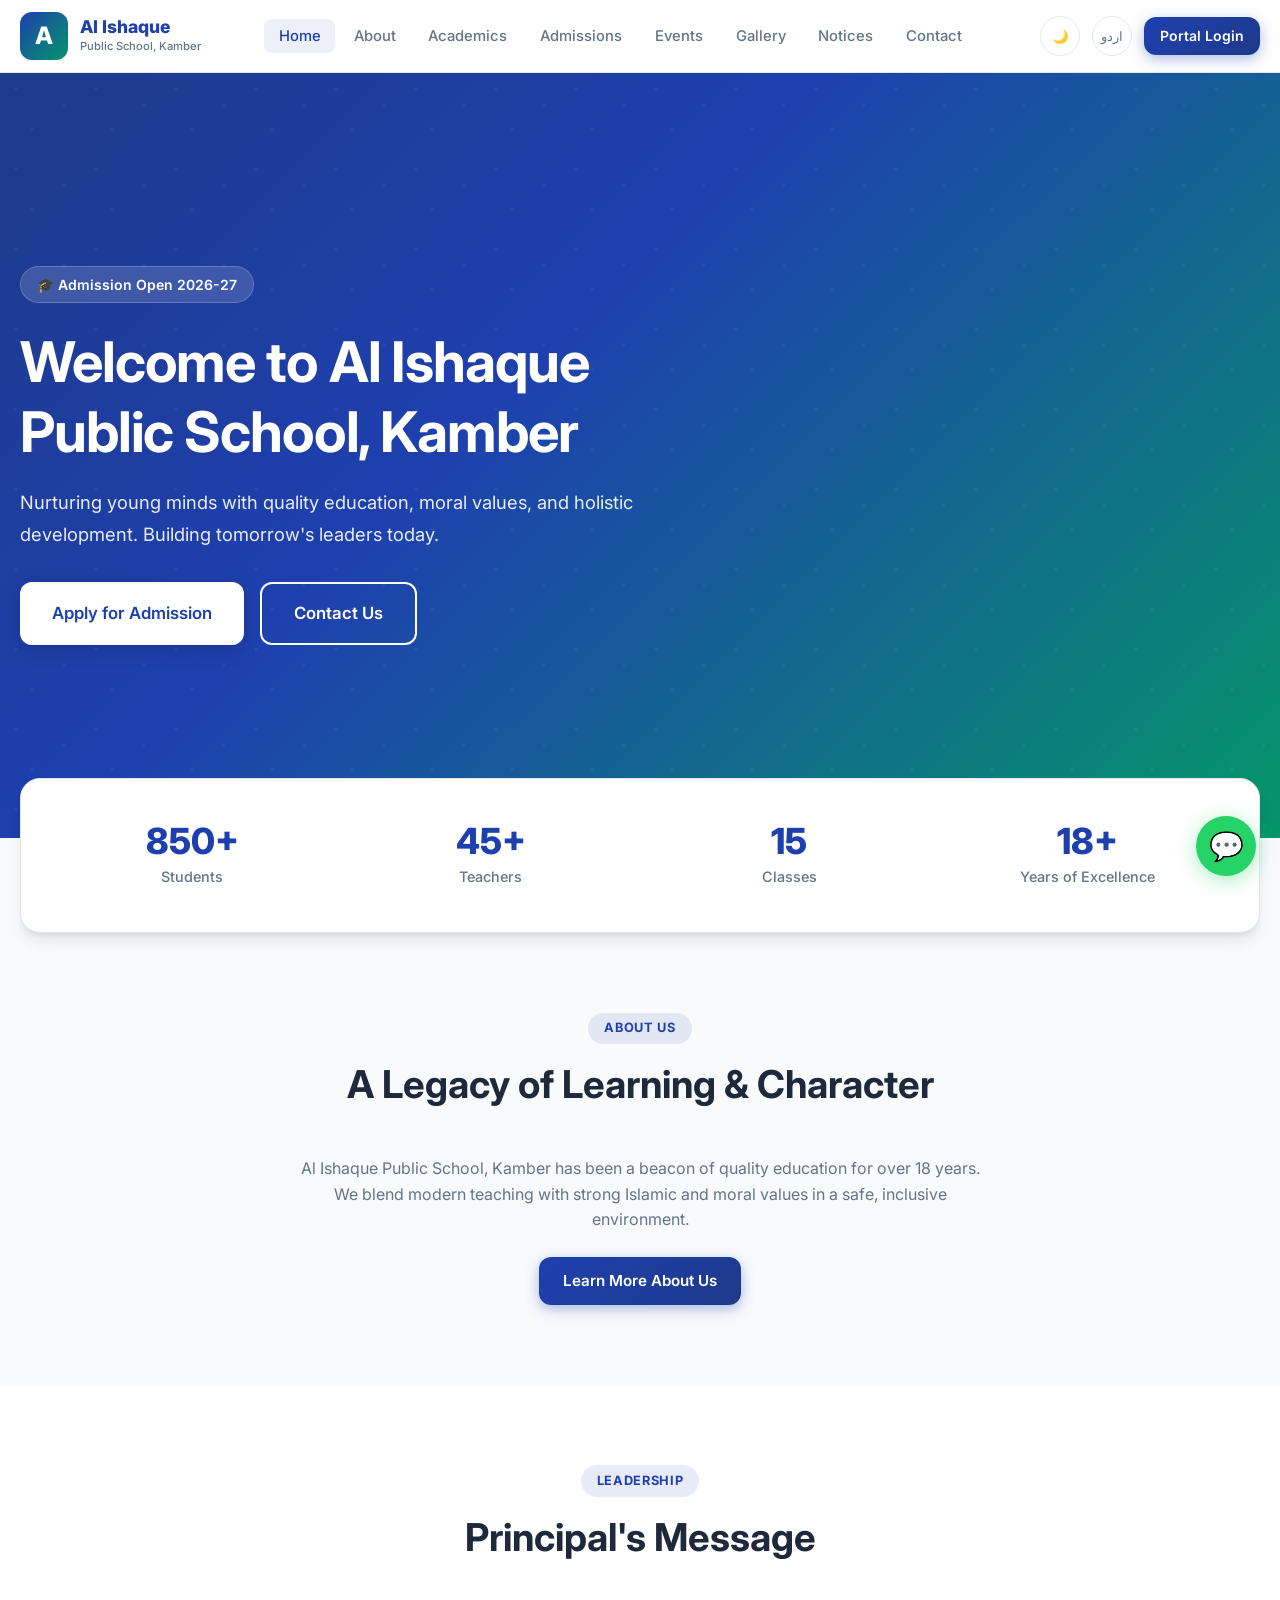
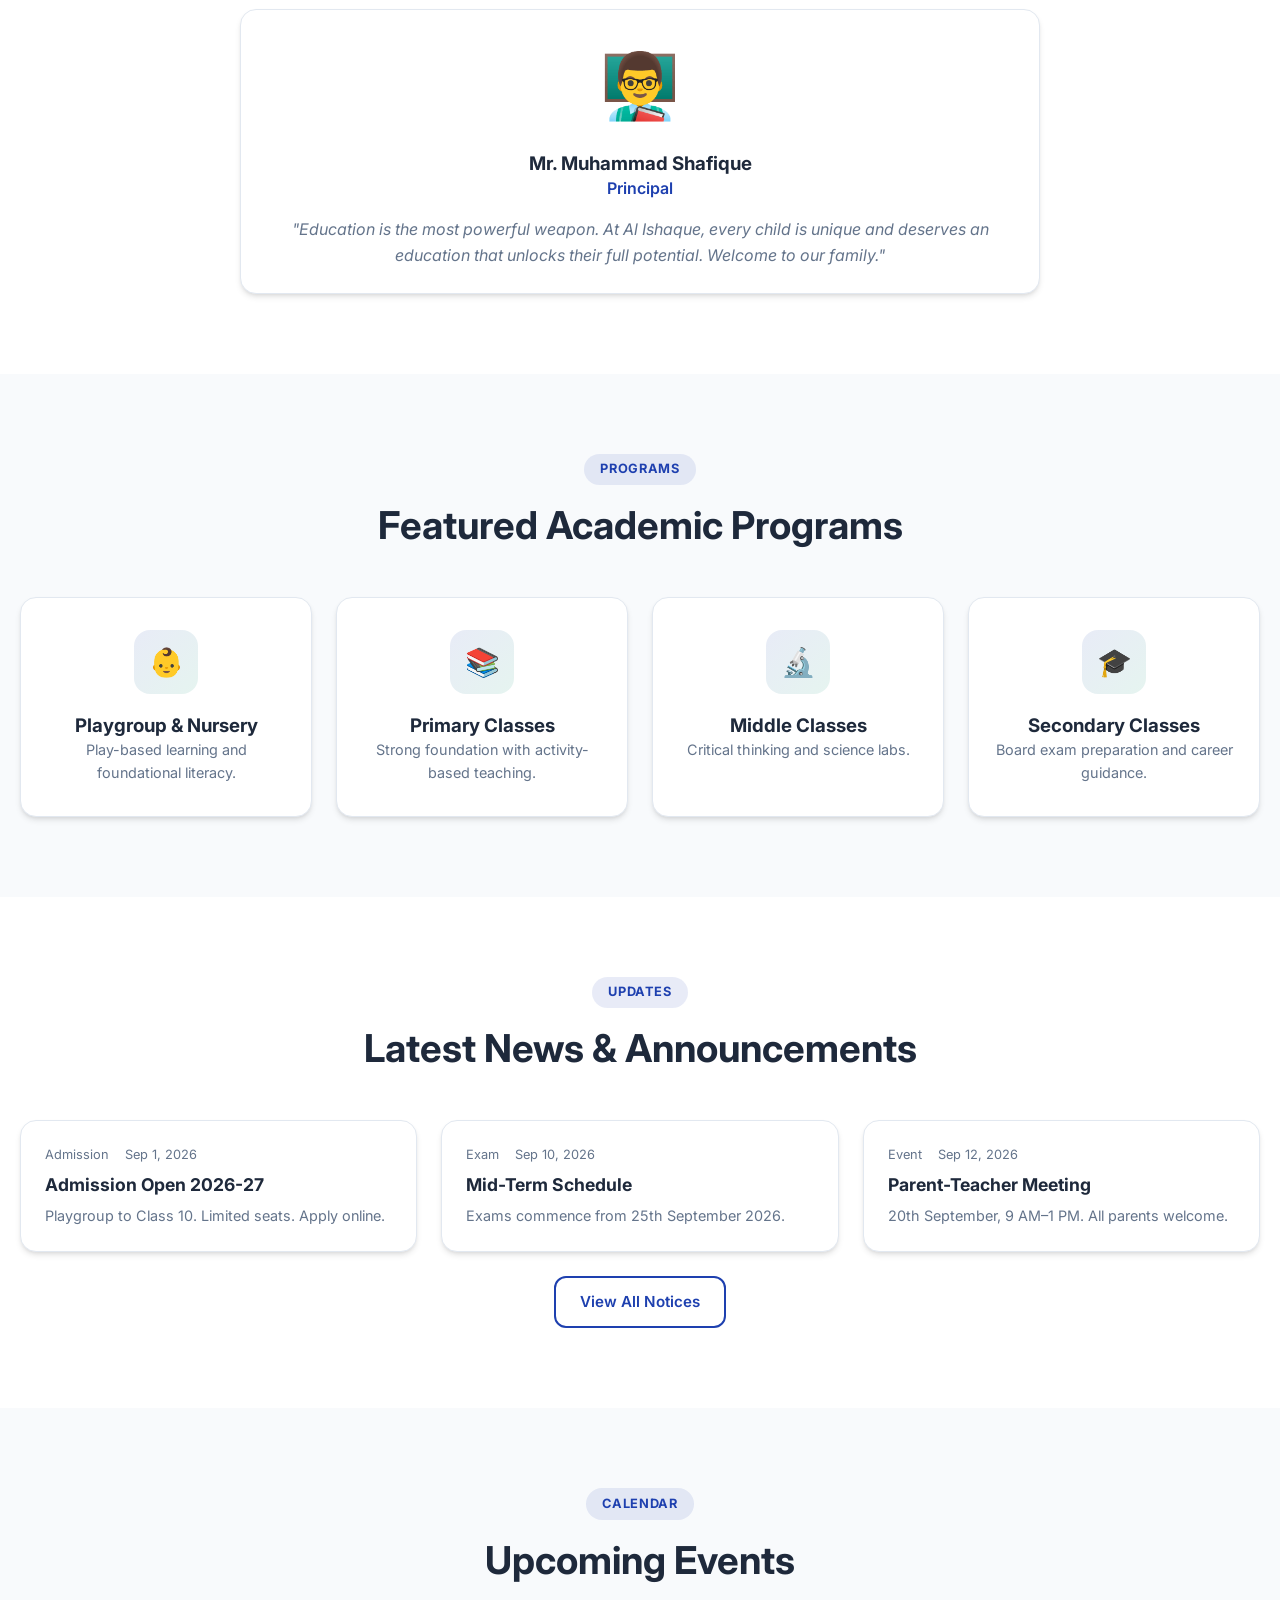
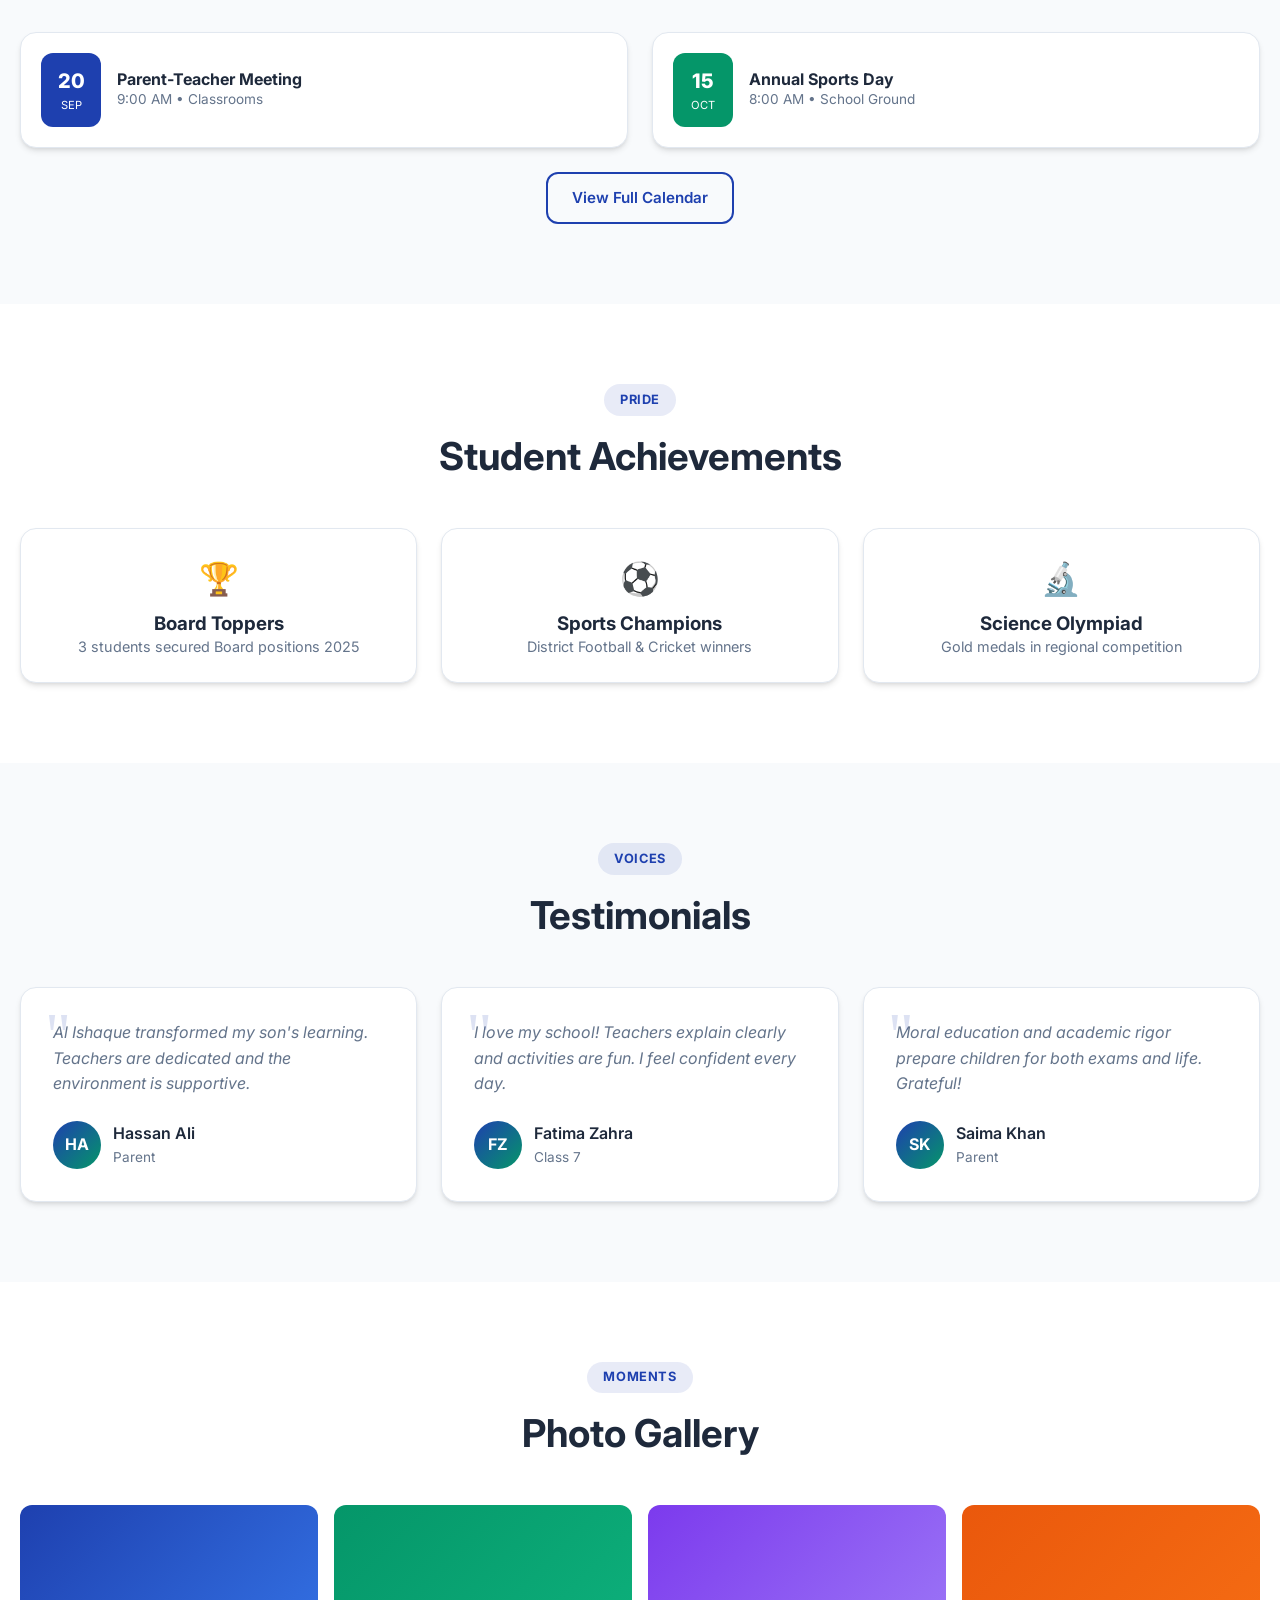
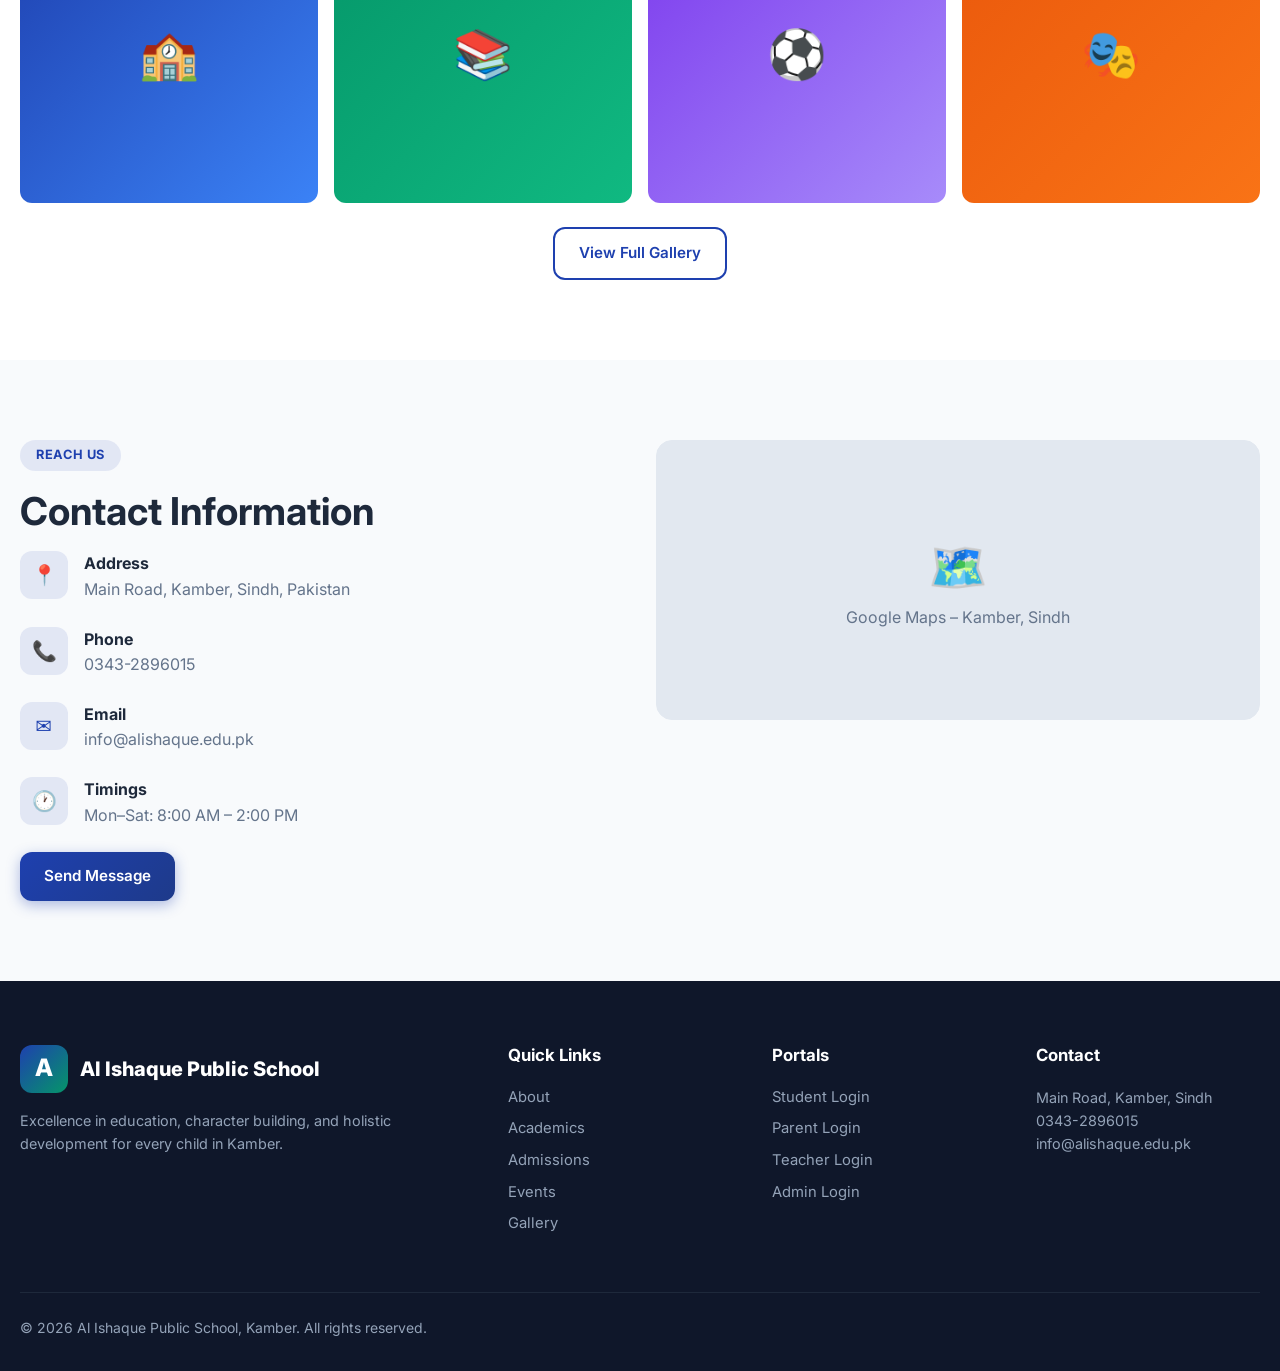
==== index.html @ c209270f "Add files via upload" ====
<!DOCTYPE html>
<html lang="en">
<head>
  <meta charset="UTF-8">
  <meta name="viewport" content="width=device-width, initial-scale=1.0">
  <title>Al Ishaque Public School, Kamber | Excellence in Education</title>
  <link href="https://fonts.googleapis.com/css2?family=Inter:wght@400;500;600;700;800&display=swap" rel="stylesheet">
  <link rel="stylesheet" href="styles.css">
</head>
<body>
  <header class="header">
    <div class="container">
      <nav class="nav">
        <a href="index.html" class="logo">
          <div class="logo-icon">A</div>
          <div>
            <div style="font-size:1.1rem;line-height:1.2">Al Ishaque</div>
            <div style="font-size:0.7rem;font-weight:500;color:var(--text-muted)">Public School, Kamber</div>
          </div>
        </a>
        <ul class="nav-links">
          <li><a href="index.html" class="active">Home</a></li>
          <li><a href="about.html">About</a></li>
          <li><a href="academics.html">Academics</a></li>
          <li><a href="admissions.html">Admissions</a></li>
          <li><a href="events.html">Events</a></li>
          <li><a href="gallery.html">Gallery</a></li>
          <li><a href="notices.html">Notices</a></li>
          <li><a href="contact.html">Contact</a></li>
        </ul>
        <div class="nav-actions">
          <button class="icon-btn theme-toggle" title="Theme">🌙</button>
          <button class="icon-btn lang-toggle" title="Language">اردو</button>
          <a href="login.html" class="btn btn-primary btn-sm">Portal Login</a>
          <div class="mobile-toggle"><span></span><span></span><span></span></div>
        </div>
      </nav>
    </div>
  </header>

  <section class="hero">
    <div class="container">
      <div class="hero-content">
        <div class="hero-badge">🎓 Admission Open 2026-27</div>
        <h1>Welcome to Al Ishaque Public School, Kamber</h1>
        <p>Nurturing young minds with quality education, moral values, and holistic development. Building tomorrow's leaders today.</p>
        <div class="hero-btns">
          <a href="admissions.html" class="btn btn-primary btn-lg">Apply for Admission</a>
          <a href="contact.html" class="btn btn-outline btn-lg">Contact Us</a>
        </div>
      </div>
    </div>
  </section>

  <section class="stats">
    <div class="container">
      <div class="stats-grid">
        <div class="stat-item"><div class="number">850+</div><div class="label">Students</div></div>
        <div class="stat-item"><div class="number">45+</div><div class="label">Teachers</div></div>
        <div class="stat-item"><div class="number">15</div><div class="label">Classes</div></div>
        <div class="stat-item"><div class="number">18+</div><div class="label">Years of Excellence</div></div>
      </div>
    </div>
  </section>

  <section class="section">
    <div class="container">
      <div class="section-header"><span class="badge">About Us</span><h2>A Legacy of Learning & Character</h2></div>
      <p style="text-align:center;max-width:700px;margin:0 auto 1.5rem;color:var(--text-muted)">Al Ishaque Public School, Kamber has been a beacon of quality education for over 18 years. We blend modern teaching with strong Islamic and moral values in a safe, inclusive environment.</p>
      <div style="text-align:center"><a href="about.html" class="btn btn-primary">Learn More About Us</a></div>
    </div>
  </section>

  <section class="section" style="background:var(--card)">
    <div class="container">
      <div class="section-header"><span class="badge">Leadership</span><h2>Principal's Message</h2></div>
      <div class="card" style="max-width:800px;margin:0 auto">
        <div class="card-body" style="text-align:center">
          <div style="font-size:4rem;margin-bottom:1rem">👨‍🏫</div>
          <h3>Mr. Muhammad Shafique</h3>
          <p style="color:var(--primary);font-weight:600;margin-bottom:1rem">Principal</p>
          <p style="color:var(--text-muted);font-style:italic">"Education is the most powerful weapon. At Al Ishaque, every child is unique and deserves an education that unlocks their full potential. Welcome to our family."</p>
        </div>
      </div>
    </div>
  </section>

  <section class="section">
    <div class="container">
      <div class="section-header"><span class="badge">Programs</span><h2>Featured Academic Programs</h2></div>
      <div class="grid-4">
        <div class="card program-card"><div class="program-icon">👶</div><h3>Playgroup & Nursery</h3><p style="color:var(--text-muted);font-size:0.9rem">Play-based learning and foundational literacy.</p></div>
        <div class="card program-card"><div class="program-icon">📚</div><h3>Primary Classes</h3><p style="color:var(--text-muted);font-size:0.9rem">Strong foundation with activity-based teaching.</p></div>
        <div class="card program-card"><div class="program-icon">🔬</div><h3>Middle Classes</h3><p style="color:var(--text-muted);font-size:0.9rem">Critical thinking and science labs.</p></div>
        <div class="card program-card"><div class="program-icon">🎓</div><h3>Secondary Classes</h3><p style="color:var(--text-muted);font-size:0.9rem">Board exam preparation and career guidance.</p></div>
      </div>
    </div>
  </section>

  <section class="section" style="background:var(--card)">
    <div class="container">
      <div class="section-header"><span class="badge">Updates</span><h2>Latest News & Announcements</h2></div>
      <div class="grid-3">
        <div class="card"><div class="card-body"><div class="news-meta"><span>Admission</span><span>Sep 1, 2026</span></div><h3 style="font-size:1.1rem;margin-bottom:0.5rem">Admission Open 2026-27</h3><p style="color:var(--text-muted);font-size:0.9rem">Playgroup to Class 10. Limited seats. Apply online.</p></div></div>
        <div class="card"><div class="card-body"><div class="news-meta"><span>Exam</span><span>Sep 10, 2026</span></div><h3 style="font-size:1.1rem;margin-bottom:0.5rem">Mid-Term Schedule</h3><p style="color:var(--text-muted);font-size:0.9rem">Exams commence from 25th September 2026.</p></div></div>
        <div class="card"><div class="card-body"><div class="news-meta"><span>Event</span><span>Sep 12, 2026</span></div><h3 style="font-size:1.1rem;margin-bottom:0.5rem">Parent-Teacher Meeting</h3><p style="color:var(--text-muted);font-size:0.9rem">20th September, 9 AM–1 PM. All parents welcome.</p></div></div>
      </div>
      <div style="text-align:center;margin-top:1.5rem"><a href="notices.html" class="btn btn-outline">View All Notices</a></div>
    </div>
  </section>

  <section class="section">
    <div class="container">
      <div class="section-header"><span class="badge">Calendar</span><h2>Upcoming Events</h2></div>
      <div class="grid-2">
        <div class="card" style="display:flex;gap:1rem;padding:1.25rem;align-items:center">
          <div style="background:var(--primary);color:white;border-radius:0.75rem;padding:0.75rem;text-align:center;min-width:60px"><div style="font-size:1.25rem;font-weight:800">20</div><div style="font-size:0.7rem">SEP</div></div>
          <div><h4>Parent-Teacher Meeting</h4><p style="color:var(--text-muted);font-size:0.85rem">9:00 AM • Classrooms</p></div>
        </div>
        <div class="card" style="display:flex;gap:1rem;padding:1.25rem;align-items:center">
          <div style="background:var(--secondary);color:white;border-radius:0.75rem;padding:0.75rem;text-align:center;min-width:60px"><div style="font-size:1.25rem;font-weight:800">15</div><div style="font-size:0.7rem">OCT</div></div>
          <div><h4>Annual Sports Day</h4><p style="color:var(--text-muted);font-size:0.85rem">8:00 AM • School Ground</p></div>
        </div>
      </div>
      <div style="text-align:center;margin-top:1.5rem"><a href="events.html" class="btn btn-outline">View Full Calendar</a></div>
    </div>
  </section>

  <section class="section" style="background:var(--card)">
    <div class="container">
      <div class="section-header"><span class="badge">Pride</span><h2>Student Achievements</h2></div>
      <div class="grid-3">
        <div class="card" style="text-align:center;padding:1.5rem"><div style="font-size:2rem;margin-bottom:0.5rem">🏆</div><h3>Board Toppers</h3><p style="color:var(--text-muted);font-size:0.9rem">3 students secured Board positions 2025</p></div>
        <div class="card" style="text-align:center;padding:1.5rem"><div style="font-size:2rem;margin-bottom:0.5rem">⚽</div><h3>Sports Champions</h3><p style="color:var(--text-muted);font-size:0.9rem">District Football & Cricket winners</p></div>
        <div class="card" style="text-align:center;padding:1.5rem"><div style="font-size:2rem;margin-bottom:0.5rem">🔬</div><h3>Science Olympiad</h3><p style="color:var(--text-muted);font-size:0.9rem">Gold medals in regional competition</p></div>
      </div>
    </div>
  </section>

  <section class="section">
    <div class="container">
      <div class="section-header"><span class="badge">Voices</span><h2>Testimonials</h2></div>
      <div class="grid-3">
        <div class="card testimonial-card"><p class="testimonial-text">Al Ishaque transformed my son's learning. Teachers are dedicated and the environment is supportive.</p><div class="testimonial-author"><div class="author-avatar">HA</div><div><div style="font-weight:600">Hassan Ali</div><div style="font-size:0.85rem;color:var(--text-muted)">Parent</div></div></div></div>
        <div class="card testimonial-card"><p class="testimonial-text">I love my school! Teachers explain clearly and activities are fun. I feel confident every day.</p><div class="testimonial-author"><div class="author-avatar">FZ</div><div><div style="font-weight:600">Fatima Zahra</div><div style="font-size:0.85rem;color:var(--text-muted)">Class 7</div></div></div></div>
        <div class="card testimonial-card"><p class="testimonial-text">Moral education and academic rigor prepare children for both exams and life. Grateful!</p><div class="testimonial-author"><div class="author-avatar">SK</div><div><div style="font-weight:600">Saima Khan</div><div style="font-size:0.85rem;color:var(--text-muted)">Parent</div></div></div></div>
      </div>
    </div>
  </section>

  <section class="section" style="background:var(--card)">
    <div class="container">
      <div class="section-header"><span class="badge">Moments</span><h2>Photo Gallery</h2></div>
      <div class="gallery-grid">
        <div class="gallery-item" style="background:linear-gradient(135deg,#1e40af,#3b82f6);display:flex;align-items:center;justify-content:center;font-size:3rem;color:white">🏫</div>
        <div class="gallery-item" style="background:linear-gradient(135deg,#059669,#10b981);display:flex;align-items:center;justify-content:center;font-size:3rem;color:white">📚</div>
        <div class="gallery-item" style="background:linear-gradient(135deg,#7c3aed,#a78bfa);display:flex;align-items:center;justify-content:center;font-size:3rem;color:white">⚽</div>
        <div class="gallery-item" style="background:linear-gradient(135deg,#ea580c,#f97316);display:flex;align-items:center;justify-content:center;font-size:3rem;color:white">🎭</div>
      </div>
      <div style="text-align:center;margin-top:1.5rem"><a href="gallery.html" class="btn btn-outline">View Full Gallery</a></div>
    </div>
  </section>

  <section class="section">
    <div class="container">
      <div class="grid-2" style="gap:2rem;align-items:start">
        <div>
          <div class="section-header" style="text-align:left;margin:0 0 1rem"><span class="badge">Reach Us</span><h2>Contact Information</h2></div>
          <div class="contact-info-item"><div class="contact-icon">📍</div><div><strong>Address</strong><p style="color:var(--text-muted);margin:0">Main Road, Kamber, Sindh, Pakistan</p></div></div>
          <div class="contact-info-item"><div class="contact-icon">📞</div><div><strong>Phone</strong><p style="color:var(--text-muted);margin:0">0343-2896015</p></div></div>
          <div class="contact-info-item"><div class="contact-icon">✉️</div><div><strong>Email</strong><p style="color:var(--text-muted);margin:0">info@alishaque.edu.pk</p></div></div>
          <div class="contact-info-item"><div class="contact-icon">🕐</div><div><strong>Timings</strong><p style="color:var(--text-muted);margin:0">Mon–Sat: 8:00 AM – 2:00 PM</p></div></div>
          <a href="contact.html" class="btn btn-primary">Send Message</a>
        </div>
        <div style="border-radius:1rem;height:280px;background:#e2e8f0;display:flex;align-items:center;justify-content:center;border:1px solid var(--border)">
          <div style="text-align:center;color:var(--text-muted)"><div style="font-size:3rem">🗺️</div><p>Google Maps – Kamber, Sindh</p></div>
        </div>
      </div>
    </div>
  </section>

  <footer class="footer">
    <div class="container">
      <div class="footer-grid">
        <div>
          <div class="logo" style="color:white;margin-bottom:1rem"><div class="logo-icon">A</div><span>Al Ishaque Public School</span></div>
          <p style="font-size:0.9rem">Excellence in education, character building, and holistic development for every child in Kamber.</p>
        </div>
        <div><h4>Quick Links</h4><a href="about.html">About</a><a href="academics.html">Academics</a><a href="admissions.html">Admissions</a><a href="events.html">Events</a><a href="gallery.html">Gallery</a></div>
        <div><h4>Portals</h4><a href="login.html">Student Login</a><a href="login.html">Parent Login</a><a href="login.html">Teacher Login</a><a href="login.html">Admin Login</a></div>
        <div><h4>Contact</h4><p style="font-size:0.9rem">Main Road, Kamber, Sindh</p><p style="font-size:0.9rem">0343-2896015</p><p style="font-size:0.9rem">info@alishaque.edu.pk</p></div>
      </div>
      <div class="footer-bottom"><p>© 2026 Al Ishaque Public School, Kamber. All rights reserved.</p></div>
    </div>
  </footer>

  <a href="https://wa.me/923432896015" class="whatsapp-float" target="_blank" rel="noopener" aria-label="WhatsApp">💬</a>
  <script src="main.js"></script>
</body>
</html>
---- styles.css ----
/* Custom styles for Al-Ishaq Public School */
:root {
  --primary: #1e40af;
  --primary-dark: #1e3a8a;
  --secondary: #059669;
  --accent: #0ea5e9;
  --bg: #f8fafc;
  --card: #ffffff;
  --text: #1e293b;
  --text-muted: #64748b;
  --border: #e2e8f0;
  --success: #10b981;
  --warning: #f59e0b;
  --danger: #ef4444;
  --shadow: 0 4px 6px -1px rgb(0 0 0 / 0.1), 0 2px 4px -2px rgb(0 0 0 / 0.1);
  --shadow-lg: 0 10px 15px -3px rgb(0 0 0 / 0.1), 0 4px 6px -4px rgb(0 0 0 / 0.1);
}

[data-theme="dark"] {
  --bg: #0f172a;
  --card: #1e293b;
  --text: #f1f5f9;
  --text-muted: #94a3b8;
  --border: #334155;
  --shadow: 0 4px 6px -1px rgb(0 0 0 / 0.3);
  --shadow-lg: 0 10px 15px -3px rgb(0 0 0 / 0.4);
}

* {
  margin: 0;
  padding: 0;
  box-sizing: border-box;
}

html {
  scroll-behavior: smooth;
}

body {
  font-family: 'Inter', 'Segoe UI', system-ui, -apple-system, sans-serif;
  background: var(--bg);
  color: var(--text);
  line-height: 1.6;
  transition: background 0.3s, color 0.3s;
}

/* Typography */
h1, h2, h3, h4, h5, h6 {
  font-weight: 700;
  line-height: 1.25;
  color: var(--text);
}

a {
  text-decoration: none;
  color: inherit;
  transition: color 0.2s;
}

img {
  max-width: 100%;
  height: auto;
  display: block;
}

/* Container */
.container {
  width: 100%;
  max-width: 1280px;
  margin: 0 auto;
  padding: 0 1.25rem;
}

/* Buttons */
.btn {
  display: inline-flex;
  align-items: center;
  justify-content: center;
  gap: 0.5rem;
  padding: 0.75rem 1.5rem;
  font-size: 0.95rem;
  font-weight: 600;
  border-radius: 0.75rem;
  border: none;
  cursor: pointer;
  transition: all 0.25s ease;
  text-align: center;
}

.btn-primary {
  background: linear-gradient(135deg, var(--primary), var(--primary-dark));
  color: white;
  box-shadow: 0 4px 14px rgba(30, 64, 175, 0.35);
}

.btn-primary:hover {
  transform: translateY(-2px);
  box-shadow: 0 6px 20px rgba(30, 64, 175, 0.45);
}

.btn-secondary {
  background: linear-gradient(135deg, var(--secondary), #047857);
  color: white;
  box-shadow: 0 4px 14px rgba(5, 150, 105, 0.35);
}

.btn-secondary:hover {
  transform: translateY(-2px);
}

.btn-outline {
  background: transparent;
  border: 2px solid var(--primary);
  color: var(--primary);
}

.btn-outline:hover {
  background: var(--primary);
  color: white;
}

.btn-sm {
  padding: 0.5rem 1rem;
  font-size: 0.875rem;
}

.btn-lg {
  padding: 1rem 2rem;
  font-size: 1.05rem;
}

/* Header / Nav */
.header {
  position: sticky;
  top: 0;
  z-index: 1000;
  background: rgba(255, 255, 255, 0.95);
  backdrop-filter: blur(12px);
  border-bottom: 1px solid var(--border);
  transition: all 0.3s;
}

[data-theme="dark"] .header {
  background: rgba(15, 23, 42, 0.95);
}

.header.scrolled {
  box-shadow: var(--shadow);
}

.nav {
  display: flex;
  align-items: center;
  justify-content: space-between;
  height: 72px;
}

.logo {
  display: flex;
  align-items: center;
  gap: 0.75rem;
  font-weight: 800;
  font-size: 1.25rem;
  color: var(--primary);
}

.logo-icon {
  width: 48px;
  height: 48px;
  background: linear-gradient(135deg, var(--primary), var(--secondary));
  border-radius: 12px;
  display: flex;
  align-items: center;
  justify-content: center;
  color: white;
  font-size: 1.5rem;
  font-weight: 800;
}

.nav-links {
  display: flex;
  align-items: center;
  gap: 0.25rem;
  list-style: none;
}

.nav-links a {
  padding: 0.5rem 0.9rem;
  border-radius: 0.5rem;
  font-weight: 500;
  font-size: 0.925rem;
  color: var(--text-muted);
  transition: all 0.2s;
}

.nav-links a:hover,
.nav-links a.active {
  color: var(--primary);
  background: rgba(30, 64, 175, 0.08);
}

.nav-actions {
  display: flex;
  align-items: center;
  gap: 0.75rem;
}

.icon-btn {
  width: 40px;
  height: 40px;
  border-radius: 50%;
  border: 1px solid var(--border);
  background: var(--card);
  display: flex;
  align-items: center;
  justify-content: center;
  cursor: pointer;
  transition: all 0.2s;
  color: var(--text-muted);
}

.icon-btn:hover {
  background: var(--primary);
  color: white;
  border-color: var(--primary);
}

.mobile-toggle {
  display: none;
  flex-direction: column;
  gap: 5px;
  cursor: pointer;
  padding: 8px;
}

.mobile-toggle span {
  width: 24px;
  height: 2.5px;
  background: var(--text);
  border-radius: 2px;
  transition: all 0.3s;
}

/* Hero */
.hero {
  position: relative;
  min-height: 85vh;
  display: flex;
  align-items: center;
  background: linear-gradient(135deg, #1e3a8a 0%, #1e40af 40%, #059669 100%);
  overflow: hidden;
  color: white;
}

.hero::before {
  content: '';
  position: absolute;
  inset: 0;
  background: url('data:image/svg+xml,<svg xmlns="http://www.w3.org/2000/svg" viewBox="0 0 100 100"><circle cx="20" cy="20" r="2" fill="white" opacity="0.1"/><circle cx="80" cy="40" r="1.5" fill="white" opacity="0.1"/><circle cx="40" cy="70" r="2.5" fill="white" opacity="0.08"/></svg>');
  background-size: 80px;
  opacity: 0.5;
}

.hero-content {
  position: relative;
  z-index: 2;
  max-width: 700px;
}

.hero-badge {
  display: inline-flex;
  align-items: center;
  gap: 0.5rem;
  background: rgba(255,255,255,0.15);
  backdrop-filter: blur(8px);
  padding: 0.4rem 1rem;
  border-radius: 999px;
  font-size: 0.875rem;
  font-weight: 600;
  margin-bottom: 1.5rem;
  border: 1px solid rgba(255,255,255,0.2);
}

.hero h1 {
  font-size: clamp(2.25rem, 5vw, 3.5rem);
  color: white;
  margin-bottom: 1.25rem;
  letter-spacing: -0.02em;
}

.hero p {
  font-size: 1.15rem;
  opacity: 0.9;
  margin-bottom: 2rem;
  line-height: 1.7;
}

.hero-btns {
  display: flex;
  flex-wrap: wrap;
  gap: 1rem;
}

.hero-btns .btn-primary {
  background: white;
  color: var(--primary);
  box-shadow: 0 4px 20px rgba(0,0,0,0.15);
}

.hero-btns .btn-outline {
  border-color: white;
  color: white;
}

.hero-btns .btn-outline:hover {
  background: white;
  color: var(--primary);
}

/* Stats */
.stats {
  margin-top: -60px;
  position: relative;
  z-index: 10;
}

.stats-grid {
  display: grid;
  grid-template-columns: repeat(4, 1fr);
  gap: 1.25rem;
  background: var(--card);
  border-radius: 1.25rem;
  padding: 2rem;
  box-shadow: var(--shadow-lg);
  border: 1px solid var(--border);
}

.stat-item {
  text-align: center;
  padding: 0.75rem;
}

.stat-item .number {
  font-size: 2.25rem;
  font-weight: 800;
  color: var(--primary);
  line-height: 1;
  margin-bottom: 0.35rem;
}

.stat-item .label {
  font-size: 0.9rem;
  color: var(--text-muted);
  font-weight: 500;
}

/* Sections */
.section {
  padding: 5rem 0;
}

.section-header {
  text-align: center;
  max-width: 640px;
  margin: 0 auto 3rem;
}

.section-header .badge {
  display: inline-block;
  background: rgba(30, 64, 175, 0.1);
  color: var(--primary);
  padding: 0.35rem 1rem;
  border-radius: 999px;
  font-size: 0.8rem;
  font-weight: 700;
  text-transform: uppercase;
  letter-spacing: 0.05em;
  margin-bottom: 1rem;
}

.section-header h2 {
  font-size: clamp(1.75rem, 3vw, 2.5rem);
  margin-bottom: 0.75rem;
}

.section-header p {
  color: var(--text-muted);
  font-size: 1.05rem;
}

/* Cards */
.card {
  background: var(--card);
  border-radius: 1rem;
  border: 1px solid var(--border);
  box-shadow: var(--shadow);
  overflow: hidden;
  transition: transform 0.25s, box-shadow 0.25s;
}

.card:hover {
  transform: translateY(-4px);
  box-shadow: var(--shadow-lg);
}

.card-body {
  padding: 1.5rem;
}

.grid-2 {
  display: grid;
  grid-template-columns: repeat(2, 1fr);
  gap: 1.5rem;
}

.grid-3 {
  display: grid;
  grid-template-columns: repeat(3, 1fr);
  gap: 1.5rem;
}

.grid-4 {
  display: grid;
  grid-template-columns: repeat(4, 1fr);
  gap: 1.5rem;
}

/* Principal Message */
.principal-card {
  display: grid;
  grid-template-columns: 280px 1fr;
  gap: 2rem;
  align-items: center;
}

.principal-img {
  width: 100%;
  aspect-ratio: 1;
  object-fit: cover;
  border-radius: 1rem;
  background: linear-gradient(135deg, #dbeafe, #a7f3d0);
}

/* Programs */
.program-card {
  text-align: center;
  padding: 2rem 1.5rem;
}

.program-icon {
  width: 64px;
  height: 64px;
  margin: 0 auto 1.25rem;
  background: linear-gradient(135deg, rgba(30,64,175,0.1), rgba(5,150,105,0.1));
  border-radius: 1rem;
  display: flex;
  align-items: center;
  justify-content: center;
  font-size: 1.75rem;
}

/* News / Events */
.news-card img,
.event-card img {
  width: 100%;
  height: 180px;
  object-fit: cover;
  background: #e2e8f0;
}

.news-meta,
.event-meta {
  font-size: 0.8rem;
  color: var(--text-muted);
  margin-bottom: 0.5rem;
  display: flex;
  gap: 1rem;
}

/* Testimonials */
.testimonial-card {
  padding: 2rem;
  position: relative;
}

.testimonial-card::before {
  content: '"';
  position: absolute;
  top: 1rem;
  left: 1.5rem;
  font-size: 4rem;
  color: var(--primary);
  opacity: 0.15;
  font-family: Georgia, serif;
  line-height: 1;
}

.testimonial-text {
  font-style: italic;
  margin-bottom: 1.5rem;
  color: var(--text-muted);
}

.testimonial-author {
  display: flex;
  align-items: center;
  gap: 0.75rem;
}

.author-avatar {
  width: 48px;
  height: 48px;
  border-radius: 50%;
  background: linear-gradient(135deg, var(--primary), var(--secondary));
  display: flex;
  align-items: center;
  justify-content: center;
  color: white;
  font-weight: 700;
}

/* Gallery preview */
.gallery-grid {
  display: grid;
  grid-template-columns: repeat(4, 1fr);
  gap: 1rem;
}

.gallery-item {
  aspect-ratio: 1;
  border-radius: 0.75rem;
  overflow: hidden;
  cursor: pointer;
  position: relative;
}

.gallery-item img {
  width: 100%;
  height: 100%;
  object-fit: cover;
  transition: transform 0.4s;
}

.gallery-item:hover img {
  transform: scale(1.08);
}

.gallery-item::after {
  content: '';
  position: absolute;
  inset: 0;
  background: linear-gradient(to top, rgba(0,0,0,0.4), transparent);
  opacity: 0;
  transition: opacity 0.3s;
}

.gallery-item:hover::after {
  opacity: 1;
}

/* Contact */
.contact-info-item {
  display: flex;
  gap: 1rem;
  margin-bottom: 1.5rem;
}

.contact-icon {
  width: 48px;
  height: 48px;
  border-radius: 0.75rem;
  background: rgba(30, 64, 175, 0.1);
  display: flex;
  align-items: center;
  justify-content: center;
  color: var(--primary);
  flex-shrink: 0;
  font-size: 1.25rem;
}

/* Footer */
.footer {
  background: #0f172a;
  color: #94a3b8;
  padding: 4rem 0 2rem;
}

.footer-grid {
  display: grid;
  grid-template-columns: 2fr 1fr 1fr 1fr;
  gap: 2.5rem;
  margin-bottom: 3rem;
}

.footer h4 {
  color: white;
  margin-bottom: 1.25rem;
  font-size: 1.05rem;
}

.footer a {
  color: #94a3b8;
  display: block;
  margin-bottom: 0.5rem;
  font-size: 0.925rem;
}

.footer a:hover {
  color: white;
}

.footer-bottom {
  border-top: 1px solid #1e293b;
  padding-top: 1.5rem;
  display: flex;
  justify-content: space-between;
  align-items: center;
  flex-wrap: wrap;
  gap: 1rem;
  font-size: 0.875rem;
}

.social-links {
  display: flex;
  gap: 0.75rem;
}

.social-links a {
  width: 40px;
  height: 40px;
  border-radius: 50%;
  background: #1e293b;
  display: flex;
  align-items: center;
  justify-content: center;
  margin: 0;
  transition: background 0.2s;
}

.social-links a:hover {
  background: var(--primary);
  color: white;
}

/* Forms */
.form-group {
  margin-bottom: 1.25rem;
}

.form-group label {
  display: block;
  font-weight: 600;
  margin-bottom: 0.4rem;
  font-size: 0.9rem;
}

.form-control {
  width: 100%;
  padding: 0.75rem 1rem;
  border: 1.5px solid var(--border);
  border-radius: 0.75rem;
  background: var(--card);
  color: var(--text);
  font-size: 0.95rem;
  transition: border-color 0.2s, box-shadow 0.2s;
}

.form-control:focus {
  outline: none;
  border-color: var(--primary);
  box-shadow: 0 0 0 3px rgba(30, 64, 175, 0.15);
}

select.form-control {
  appearance: none;
  background-image: url("data:image/svg+xml,%3Csvg xmlns='http://www.w3.org/2000/svg' fill='none' viewBox='0 0 24 24' stroke='%2364748b'%3E%3Cpath stroke-linecap='round' stroke-linejoin='round' stroke-width='2' d='M19 9l-7 7-7-7'%3E%3C/path%3E%3C/svg%3E");
  background-repeat: no-repeat;
  background-position: right 0.75rem center;
  background-size: 1.25rem;
  padding-right: 2.5rem;
}

textarea.form-control {
  min-height: 120px;
  resize: vertical;
}

/* Tables */
.table-wrapper {
  overflow-x: auto;
  border-radius: 0.75rem;
  border: 1px solid var(--border);
}

table {
  width: 100%;
  border-collapse: collapse;
  font-size: 0.9rem;
}

th, td {
  padding: 0.9rem 1rem;
  text-align: left;
  border-bottom: 1px solid var(--border);
}

th {
  background: rgba(30, 64, 175, 0.05);
  font-weight: 600;
  color: var(--text-muted);
  font-size: 0.8rem;
  text-transform: uppercase;
  letter-spacing: 0.03em;
}

tr:last-child td {
  border-bottom: none;
}

tr:hover td {
  background: rgba(30, 64, 175, 0.03);
}

/* Badges / Status */
.badge {
  display: inline-flex;
  align-items: center;
  padding: 0.25rem 0.65rem;
  border-radius: 999px;
  font-size: 0.75rem;
  font-weight: 600;
}

.badge-success {
  background: rgba(16, 185, 129, 0.15);
  color: #059669;
}

.badge-warning {
  background: rgba(245, 158, 11, 0.15);
  color: #d97706;
}

.badge-danger {
  background: rgba(239, 68, 68, 0.15);
  color: #dc2626;
}

.badge-info {
  background: rgba(14, 165, 233, 0.15);
  color: #0284c7;
}

/* Dashboard Layout */
.dashboard {
  display: flex;
  min-height: 100vh;
}

.sidebar {
  width: 260px;
  background: var(--card);
  border-right: 1px solid var(--border);
  padding: 1.5rem 0;
  position: fixed;
  top: 0;
  left: 0;
  bottom: 0;
  overflow-y: auto;
  z-index: 100;
  transition: transform 0.3s;
}

.sidebar-logo {
  padding: 0 1.5rem 1.5rem;
  border-bottom: 1px solid var(--border);
  margin-bottom: 1rem;
}

.sidebar-nav a {
  display: flex;
  align-items: center;
  gap: 0.75rem;
  padding: 0.75rem 1.5rem;
  color: var(--text-muted);
  font-weight: 500;
  font-size: 0.925rem;
  transition: all 0.2s;
}

.sidebar-nav a:hover,
.sidebar-nav a.active {
  background: rgba(30, 64, 175, 0.08);
  color: var(--primary);
  border-right: 3px solid var(--primary);
}

.main-content {
  flex: 1;
  margin-left: 260px;
  padding: 1.5rem 2rem;
}

.dashboard-header {
  display: flex;
  justify-content: space-between;
  align-items: center;
  margin-bottom: 2rem;
  flex-wrap: wrap;
  gap: 1rem;
}

.stat-cards {
  display: grid;
  grid-template-columns: repeat(4, 1fr);
  gap: 1.25rem;
  margin-bottom: 2rem;
}

.stat-card {
  background: var(--card);
  border-radius: 1rem;
  padding: 1.5rem;
  border: 1px solid var(--border);
  box-shadow: var(--shadow);
}

.stat-card .stat-icon {
  width: 48px;
  height: 48px;
  border-radius: 0.75rem;
  display: flex;
  align-items: center;
  justify-content: center;
  font-size: 1.25rem;
  margin-bottom: 1rem;
}

.stat-card .stat-value {
  font-size: 1.75rem;
  font-weight: 800;
  margin-bottom: 0.25rem;
}

.stat-card .stat-label {
  font-size: 0.875rem;
  color: var(--text-muted);
}

/* Login */
.login-page {
  min-height: 100vh;
  display: flex;
  align-items: center;
  justify-content: center;
  background: linear-gradient(135deg, #1e3a8a, #059669);
  padding: 2rem;
}

.login-card {
  background: var(--card);
  border-radius: 1.25rem;
  padding: 2.5rem;
  width: 100%;
  max-width: 420px;
  box-shadow: var(--shadow-lg);
}

.login-tabs {
  display: flex;
  gap: 0.5rem;
  margin-bottom: 2rem;
  background: var(--bg);
  padding: 0.35rem;
  border-radius: 0.75rem;
}

.login-tab {
  flex: 1;
  padding: 0.6rem;
  text-align: center;
  border-radius: 0.5rem;
  font-weight: 600;
  font-size: 0.875rem;
  cursor: pointer;
  transition: all 0.2s;
  border: none;
  background: transparent;
  color: var(--text-muted);
}

.login-tab.active {
  background: var(--card);
  color: var(--primary);
  box-shadow: var(--shadow);
}

/* Lightbox */
.lightbox {
  position: fixed;
  inset: 0;
  background: rgba(0,0,0,0.9);
  z-index: 9999;
  display: none;
  align-items: center;
  justify-content: center;
  padding: 2rem;
}

.lightbox.active {
  display: flex;
}

.lightbox img {
  max-height: 90vh;
  max-width: 90vw;
  border-radius: 0.5rem;
}

.lightbox-close {
  position: absolute;
  top: 1.5rem;
  right: 1.5rem;
  width: 48px;
  height: 48px;
  border-radius: 50%;
  background: rgba(255,255,255,0.15);
  border: none;
  color: white;
  font-size: 1.5rem;
  cursor: pointer;
}

/* WhatsApp float */
.whatsapp-float {
  position: fixed;
  bottom: 1.5rem;
  right: 1.5rem;
  width: 60px;
  height: 60px;
  background: #25d366;
  border-radius: 50%;
  display: flex;
  align-items: center;
  justify-content: center;
  color: white;
  font-size: 1.75rem;
  box-shadow: 0 4px 20px rgba(37, 211, 102, 0.4);
  z-index: 999;
  transition: transform 0.2s;
}

.whatsapp-float:hover {
  transform: scale(1.1);
}

/* Page header */
.page-header {
  background: linear-gradient(135deg, #1e3a8a, #1e40af);
  color: white;
  padding: 4rem 0 3rem;
  text-align: center;
}

.page-header h1 {
  color: white;
  font-size: clamp(2rem, 4vw, 2.75rem);
  margin-bottom: 0.5rem;
}

.breadcrumb {
  display: flex;
  justify-content: center;
  gap: 0.5rem;
  font-size: 0.9rem;
  opacity: 0.85;
}

/* Alert */
.alert {
  padding: 1rem 1.25rem;
  border-radius: 0.75rem;
  margin-bottom: 1.5rem;
  font-size: 0.925rem;
}

.alert-success {
  background: rgba(16, 185, 129, 0.12);
  color: #047857;
  border: 1px solid rgba(16, 185, 129, 0.3);
}

.alert-info {
  background: rgba(14, 165, 233, 0.12);
  color: #0369a1;
  border: 1px solid rgba(14, 165, 233, 0.3);
}

/* Responsive */
@media (max-width: 1024px) {
  .stats-grid,
  .stat-cards {
    grid-template-columns: repeat(2, 1fr);
  }
  .grid-4 {
    grid-template-columns: repeat(2, 1fr);
  }
  .footer-grid {
    grid-template-columns: 1fr 1fr;
  }
  .principal-card {
    grid-template-columns: 1fr;
  }
  .principal-img {
    max-width: 280px;
    margin: 0 auto;
  }
}

@media (max-width: 768px) {
  .nav-links {
    display: none;
    position: absolute;
    top: 72px;
    left: 0;
    right: 0;
    background: var(--card);
    flex-direction: column;
    padding: 1rem;
    border-bottom: 1px solid var(--border);
    box-shadow: var(--shadow-lg);
  }
  .nav-links.open {
    display: flex;
  }
  .nav-links a {
    padding: 0.85rem 1rem;
  }
  .mobile-toggle {
    display: flex;
  }
  .nav-actions .btn {
    display: none;
  }
  .stats-grid {
    grid-template-columns: 1fr 1fr;
    padding: 1.25rem;
  }
  .grid-2,
  .grid-3,
  .grid-4 {
    grid-template-columns: 1fr;
  }
  .gallery-grid {
    grid-template-columns: repeat(2, 1fr);
  }
  .sidebar {
    transform: translateX(-100%);
  }
  .sidebar.open {
    transform: translateX(0);
  }
  .main-content {
    margin-left: 0;
    padding: 1rem;
  }
  .stat-cards {
    grid-template-columns: 1fr 1fr;
  }
  .footer-grid {
    grid-template-columns: 1fr;
  }
  .hero {
    min-height: 70vh;
    text-align: center;
  }
  .hero-btns {
    justify-content: center;
  }
}

@media (max-width: 480px) {
  .stats-grid,
  .stat-cards {
    grid-template-columns: 1fr;
  }
  .gallery-grid {
    grid-template-columns: 1fr;
  }
}

/* Animations */
@keyframes fadeInUp {
  from {
    opacity: 0;
    transform: translateY(20px);
  }
  to {
    opacity: 1;
    transform: translateY(0);
  }
}

.animate-in {
  animation: fadeInUp 0.6s ease forwards;
}

/* Print */
@media print {
  .header, .sidebar, .whatsapp-float, .no-print {
    display: none !important;
  }
  .main-content {
    margin: 0;
  }
}
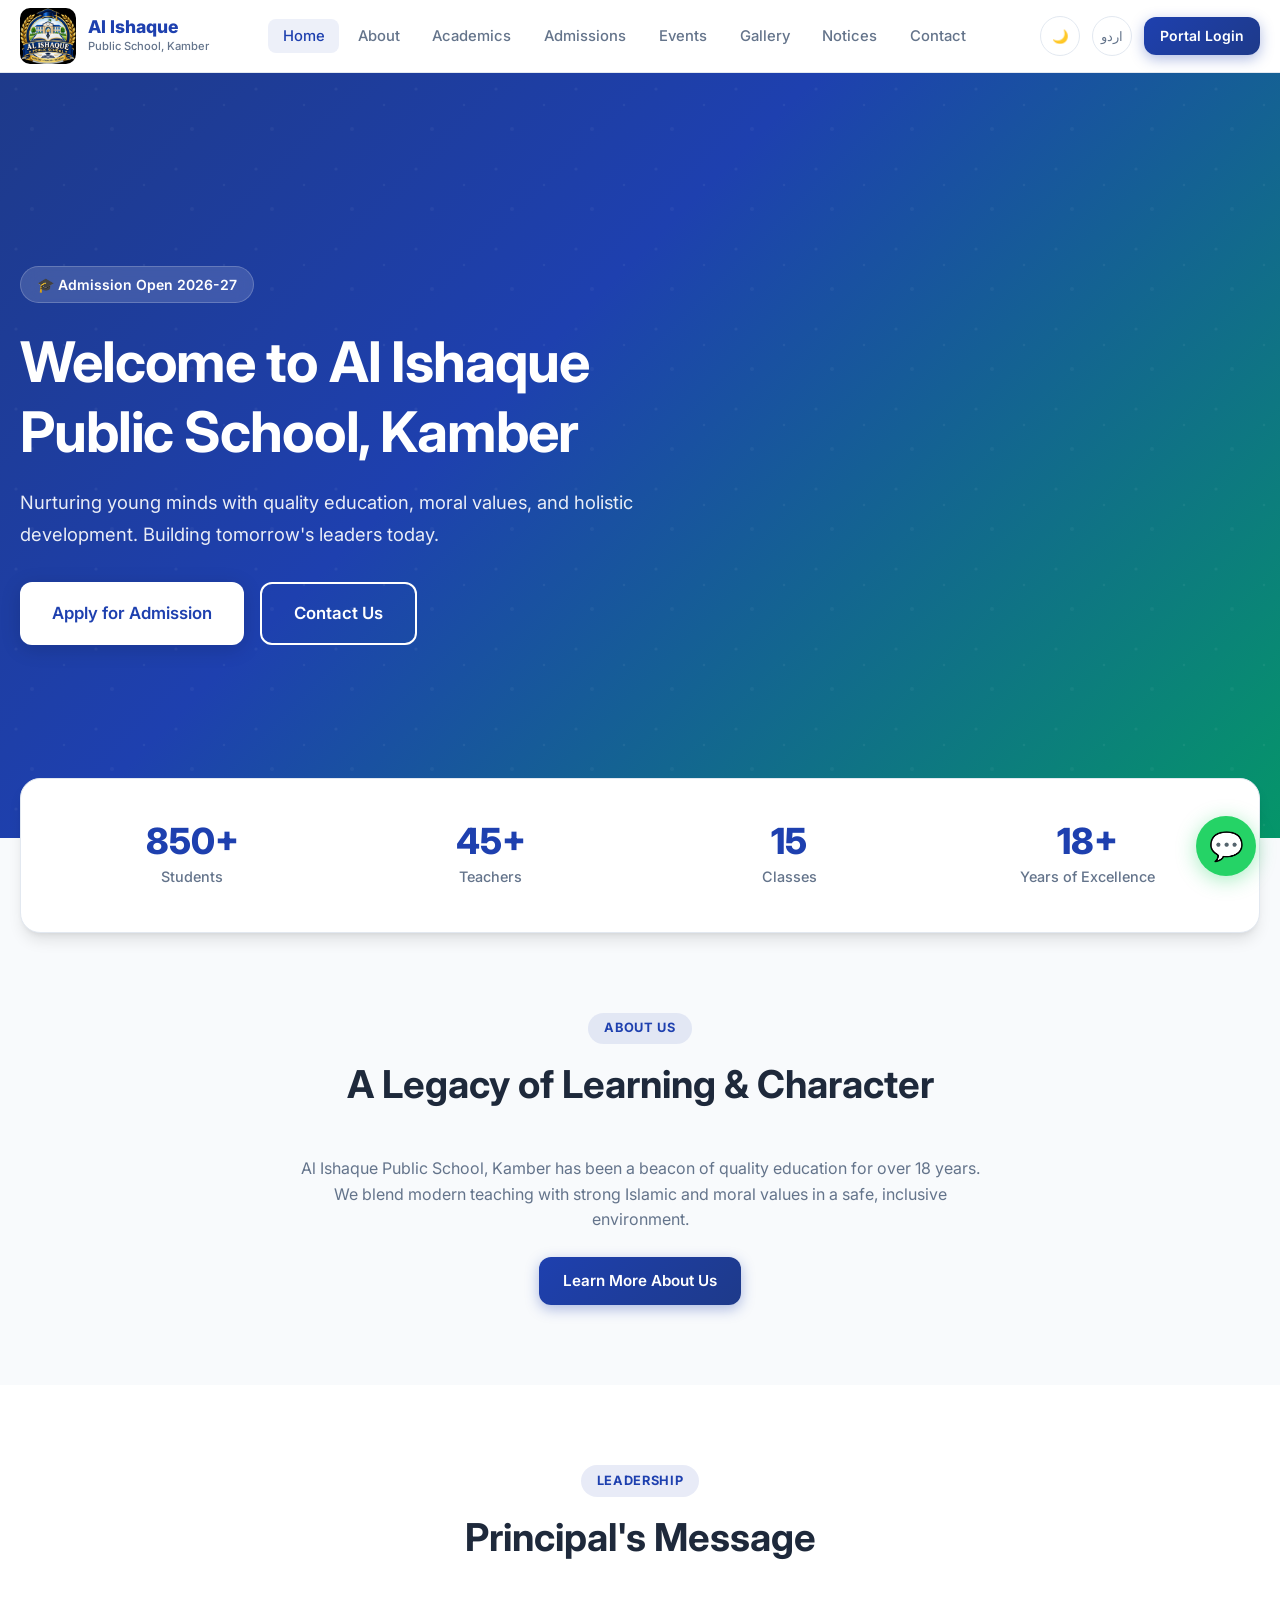
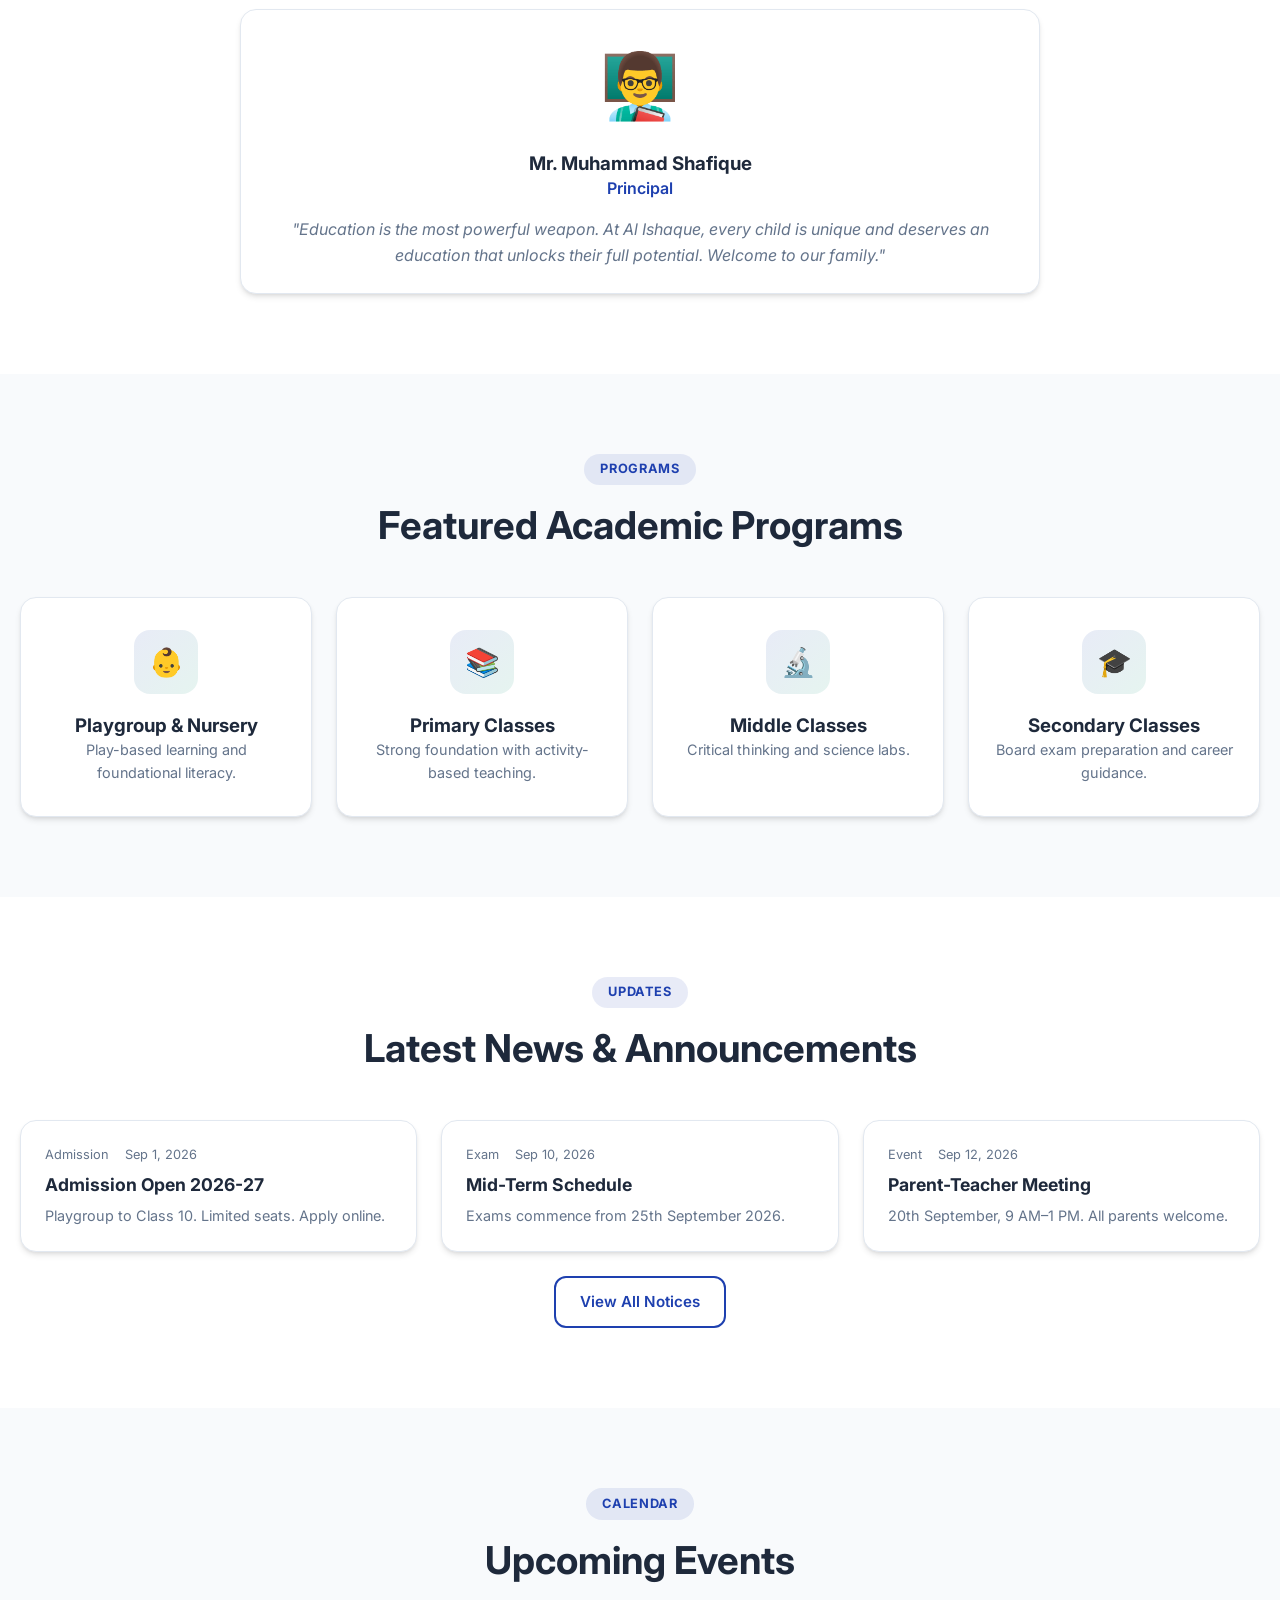
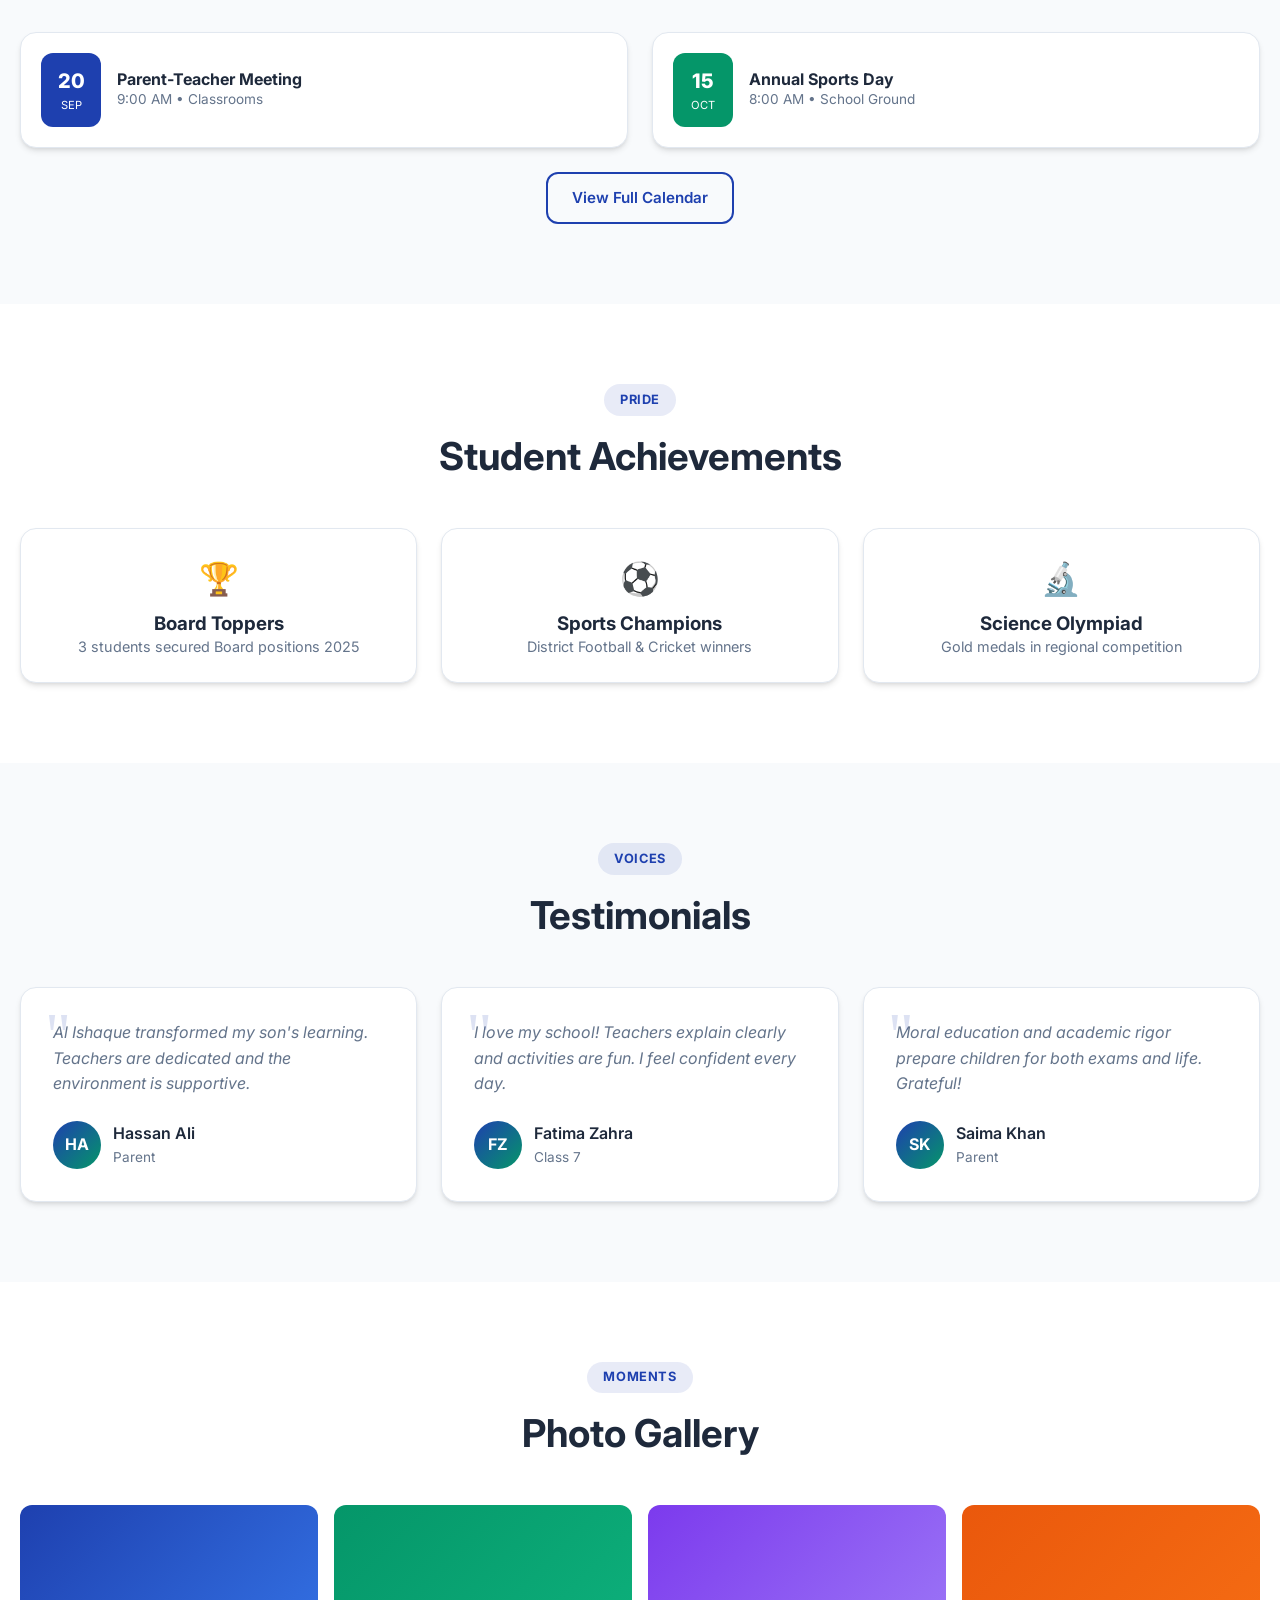
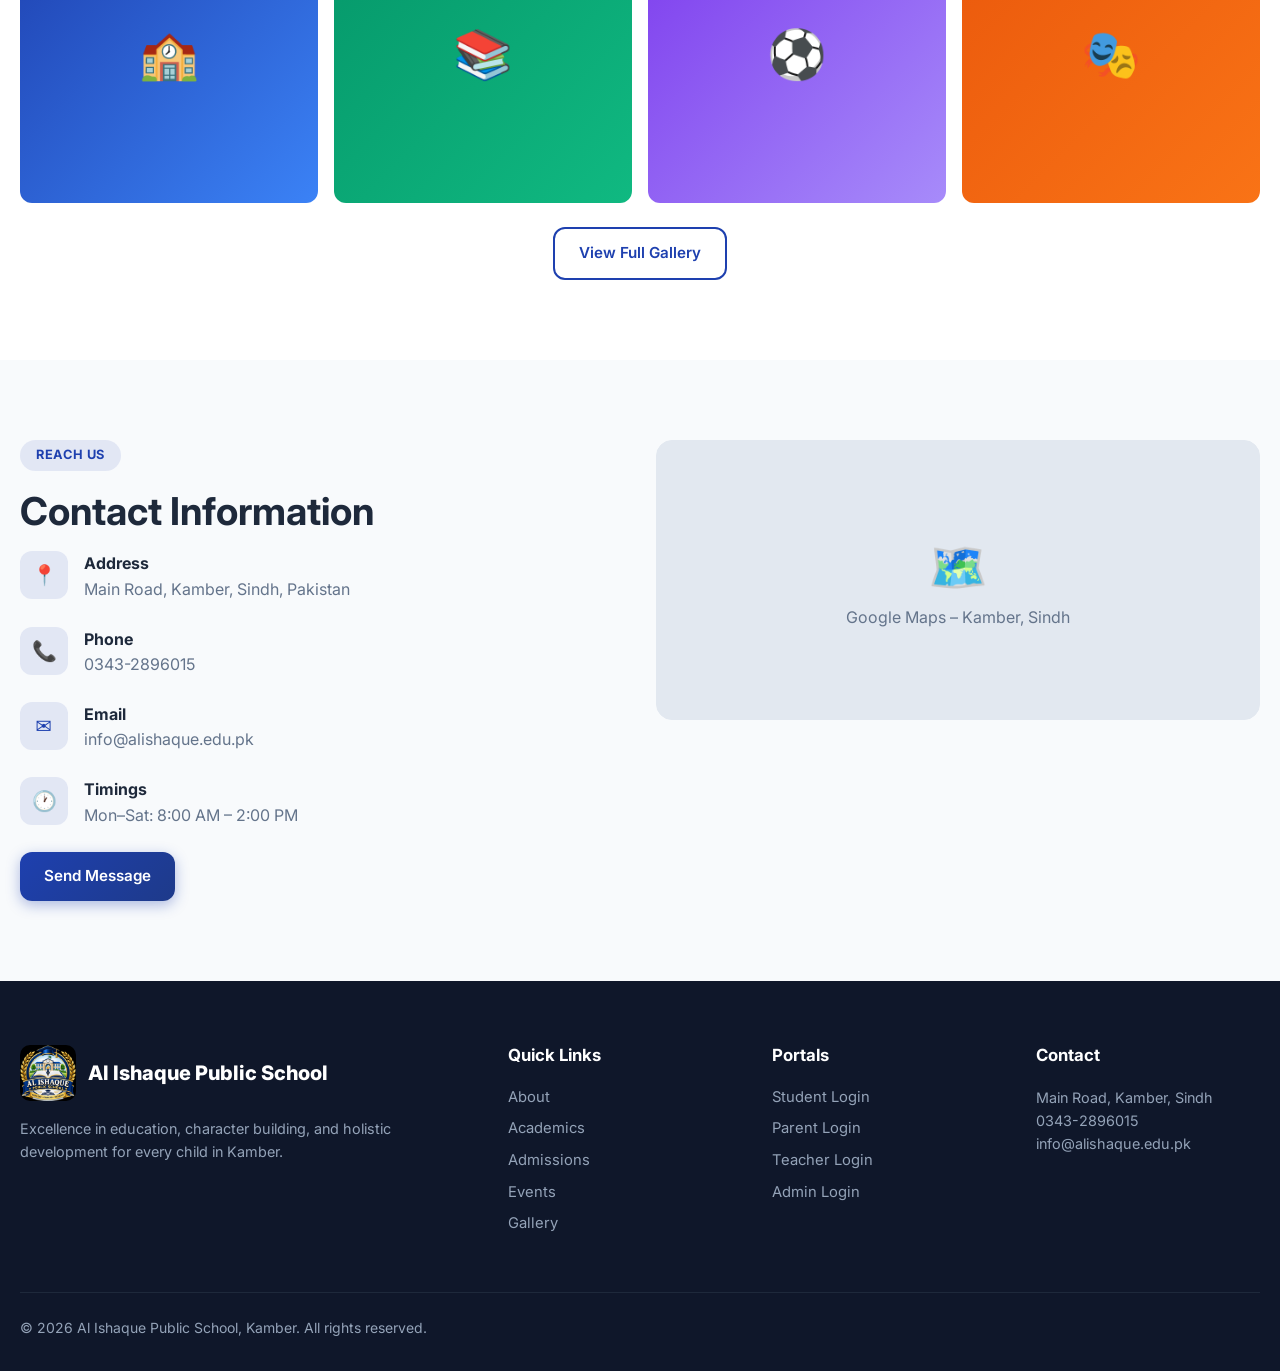
==== commit a285724a: "Add files via upload" ====
--- a/index.html
+++ b/index.html
@@ -12,7 +12,7 @@
     <div class="container">
       <nav class="nav">
         <a href="index.html" class="logo">
-          <div class="logo-icon">A</div>
+          <img src="logo.png" alt="Al Ishaque Public School" class="logo-img" width="56" height="56">
           <div>
             <div style="font-size:1.1rem;line-height:1.2">Al Ishaque</div>
             <div style="font-size:0.7rem;font-weight:500;color:var(--text-muted)">Public School, Kamber</div>
@@ -183,7 +183,7 @@
     <div class="container">
       <div class="footer-grid">
         <div>
-          <div class="logo" style="color:white;margin-bottom:1rem"><div class="logo-icon">A</div><span>Al Ishaque Public School</span></div>
+          <div class="logo" style="color:white;margin-bottom:1rem"><img src="logo.png" alt="Al Ishaque Public School" class="logo-img" width="56" height="56"><span>Al Ishaque Public School</span></div>
           <p style="font-size:0.9rem">Excellence in education, character building, and holistic development for every child in Kamber.</p>
         </div>
         <div><h4>Quick Links</h4><a href="about.html">About</a><a href="academics.html">Academics</a><a href="admissions.html">Admissions</a><a href="events.html">Events</a><a href="gallery.html">Gallery</a></div>
--- a/styles.css
+++ b/styles.css
@@ -165,8 +165,8 @@
 }
 
 .logo-icon {
-  width: 48px;
-  height: 48px;
+  width: 52px;
+  height: 52px;
   background: linear-gradient(135deg, var(--primary), var(--secondary));
   border-radius: 12px;
   display: flex;
@@ -175,6 +175,26 @@
   color: white;
   font-size: 1.5rem;
   font-weight: 800;
+  object-fit: contain;
+  flex-shrink: 0;
+}
+
+.logo-icon img,
+img.logo-icon {
+  width: 52px;
+  height: 52px;
+  border-radius: 10px;
+  object-fit: contain;
+  background: transparent;
+  display: block;
+}
+
+.logo img.logo-img {
+  width: 56px;
+  height: 56px;
+  border-radius: 10px;
+  object-fit: contain;
+  flex-shrink: 0;
 }
 
 .nav-links {
